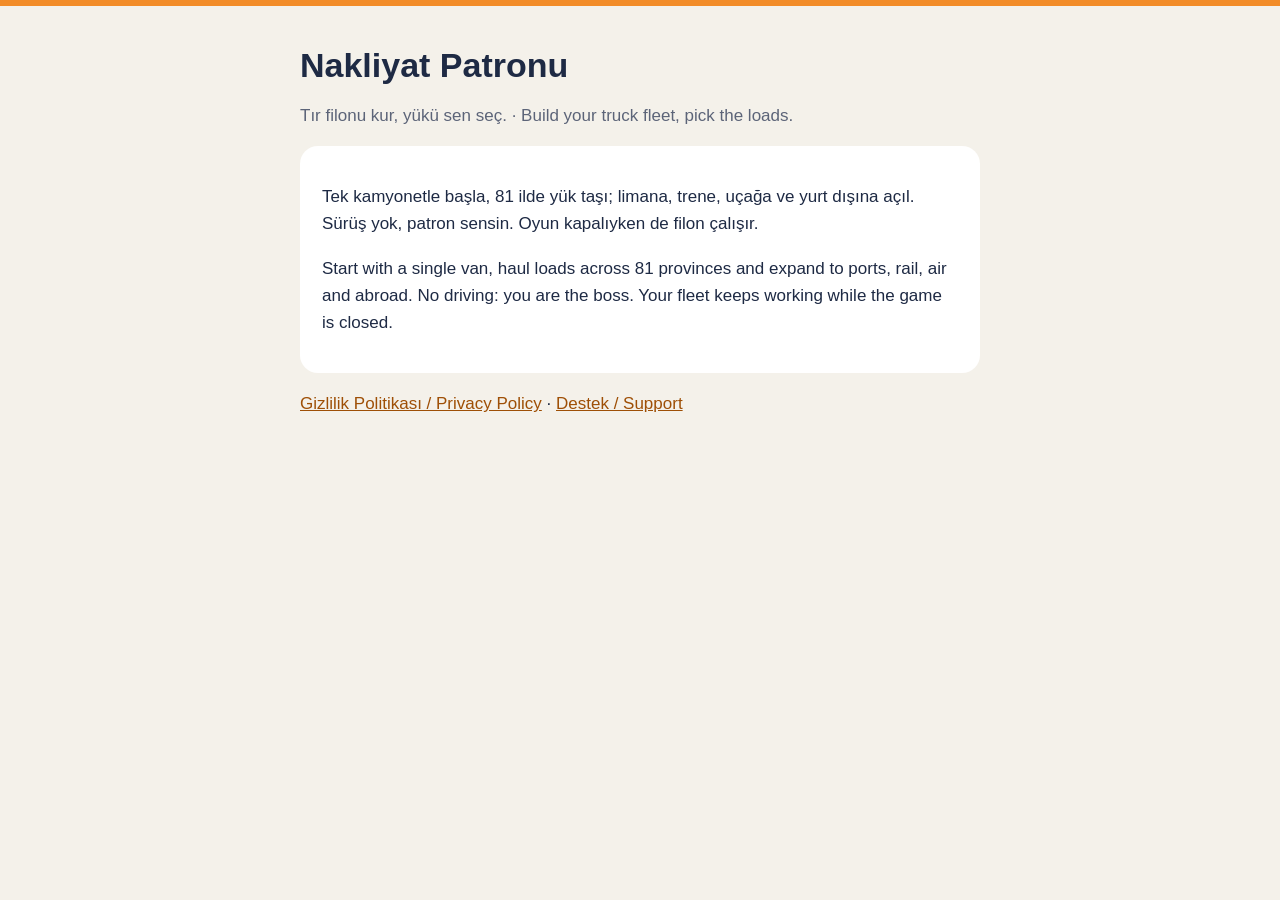
==== nakliyatpatronu/index.html @ 79a6628f "Nakliyat Patronu: gizlilik politikası, destek ve hesap silme sayfaları Co-Authored-By: Claude Opus 5" ====
<!doctype html>
<html lang="tr">
<head>
<meta charset="utf-8">
<meta name="viewport" content="width=device-width, initial-scale=1">
<title>Nakliyat Patronu</title>
<meta name="description" content="Tır filonu kur, yükü sen seç. Nakliyat Patronu: 81 ilde yük taşıdığın bir nakliyat şirketi yönetim oyunu.">
<link rel="stylesheet" href="style.css">
</head>
<body>
<main>
<h1>Nakliyat Patronu</h1>
<p class="soft">Tır filonu kur, yükü sen seç. · Build your truck fleet, pick the loads.</p>
<div class="card">
<p>Tek kamyonetle başla, 81 ilde yük taşı; limana, trene, uçağa ve yurt dışına açıl. Sürüş yok, patron sensin. Oyun kapalıyken de filon çalışır.</p>
<p>Start with a single van, haul loads across 81 provinces and expand to ports, rail, air and abroad. No driving: you are the boss. Your fleet keeps working while the game is closed.</p>
</div>
<p><a href="privacy.html">Gizlilik Politikası / Privacy Policy</a> · <a href="support.html">Destek / Support</a></p>
</main>
</body>
</html>
---- nakliyatpatronu/style.css ----
:root { --bg: #F4F1EA; --ink: #1E2A44; --soft: #5C6478; --accent: #9E4F06; --card: #FFFFFF; --stripe: #F28C28; }
@media (prefers-color-scheme: dark) { :root { --bg: #1E2A44; --ink: #F4F1EA; --soft: #A7B0C6; --accent: #F5C542; --card: #26355A; --stripe: #F5C542; } }
* { box-sizing: border-box; }
body { margin: 0; background: var(--bg); color: var(--ink); font: 17px/1.6 -apple-system, BlinkMacSystemFont, "SF Pro Rounded", "Segoe UI", sans-serif; border-top: 6px solid var(--stripe); }
main { max-width: 720px; margin: 0 auto; padding: 40px 20px 64px; }
h1 { font-size: 34px; line-height: 1.15; margin: 0 0 6px; }
h2 { font-size: 21px; margin: 32px 0 8px; }
p, li { color: var(--ink); }
li { margin: 4px 0; }
.soft { color: var(--soft); }
a { color: var(--accent); }
nav { display: flex; flex-wrap: wrap; gap: 16px; margin-bottom: 28px; font-weight: 600; }
.card { background: var(--card); border-radius: 18px; padding: 20px 22px; margin: 16px 0; }
.lang { display: inline-block; font-weight: 700; font-size: 13px; letter-spacing: .08em; text-transform: uppercase; color: var(--soft); }
hr { border: 0; border-top: 1px solid color-mix(in srgb, var(--soft) 30%, transparent); margin: 40px 0; }
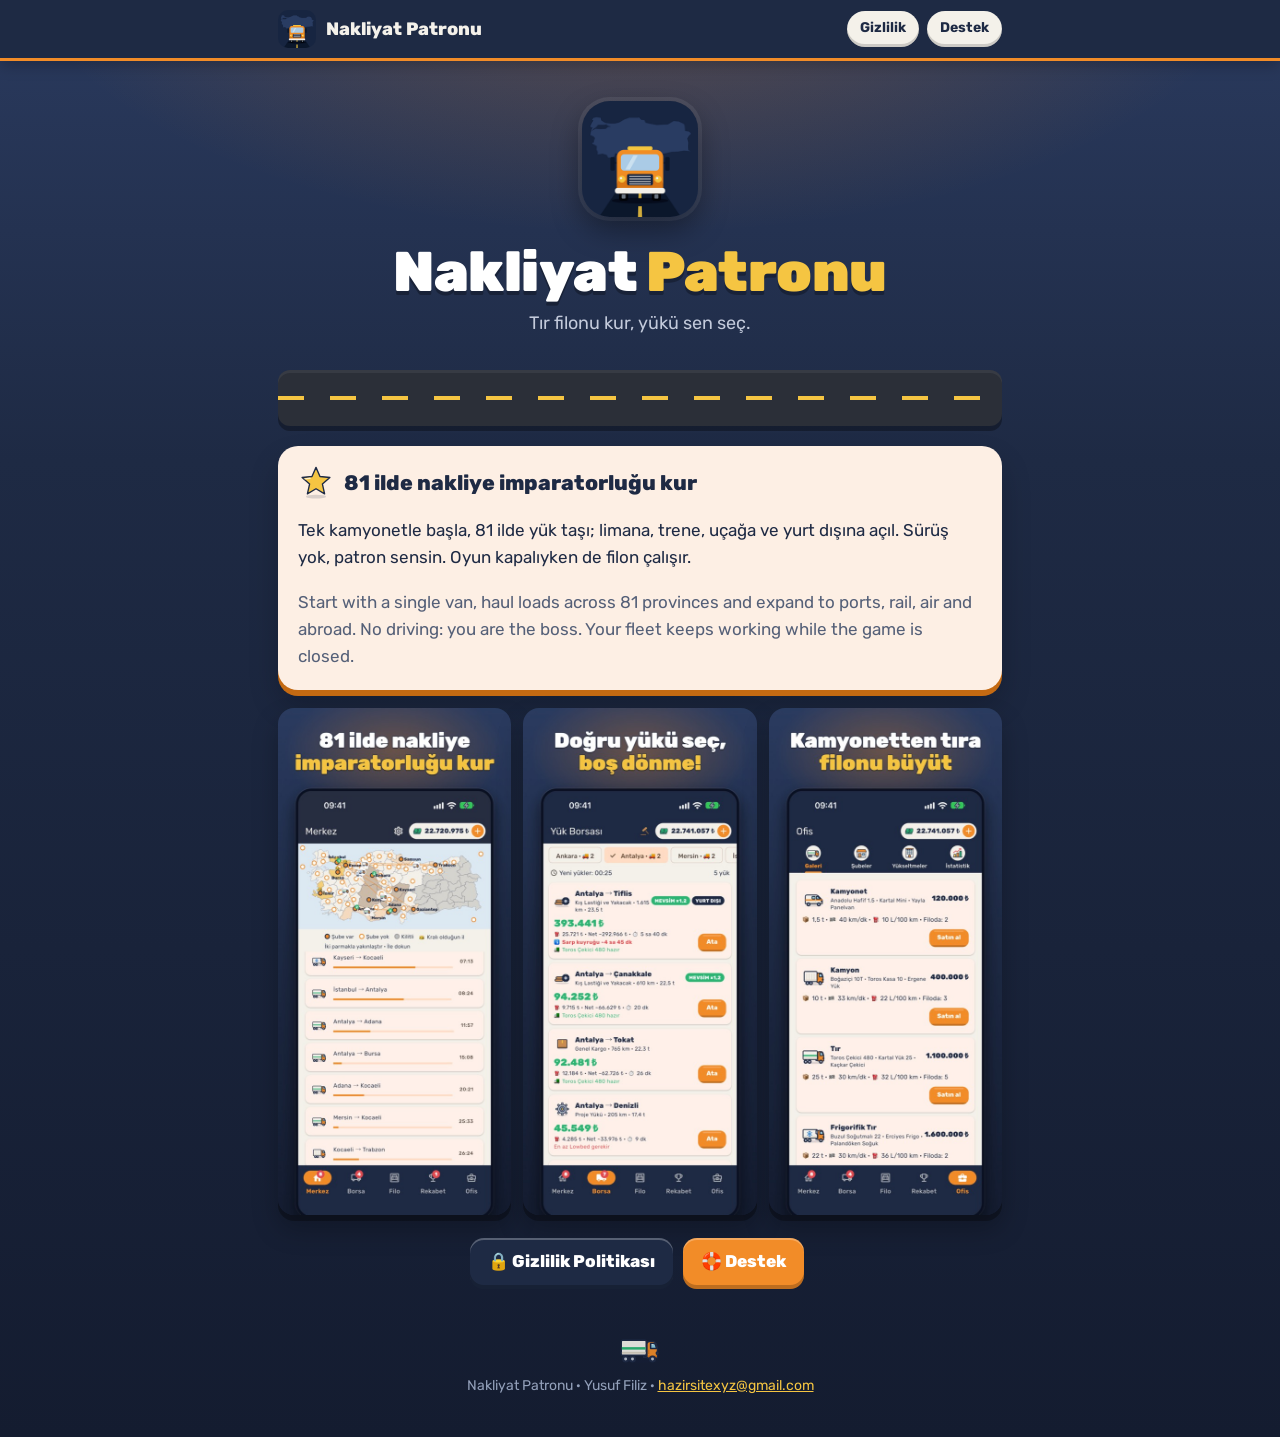
==== commit 434954a8: "Nakliyat Patronu: oyunun tasarımıyla yeni sayfalar, oyun içi hesap silme, yeni iletişim adresi Co-Au" ====
--- a/nakliyatpatronu/index.html
+++ b/nakliyatpatronu/index.html
@@ -5,17 +5,44 @@
 <meta name="viewport" content="width=device-width, initial-scale=1">
 <title>Nakliyat Patronu</title>
 <meta name="description" content="Tır filonu kur, yükü sen seç. Nakliyat Patronu: 81 ilde yük taşıdığın bir nakliyat şirketi yönetim oyunu.">
+<meta name="theme-color" content="#1E2A44">
+<link rel="icon" href="img/icon.png">
 <link rel="stylesheet" href="style.css">
 </head>
 <body>
+<header class="bar"><div class="bar-in">
+<a class="brand" href="./" aria-current="page"><img src="img/icon.png" alt=""><span>Nakliyat Patronu</span></a>
+<a class="chip" href="privacy.html">Gizlilik</a>
+<a class="chip" href="support.html">Destek</a>
+</div></header>
+
 <main>
-<h1>Nakliyat Patronu</h1>
-<p class="soft">Tır filonu kur, yükü sen seç. · Build your truck fleet, pick the loads.</p>
-<div class="card">
+<section class="hero">
+<img class="icon" src="img/icon.png" alt="Nakliyat Patronu simgesi" width="116" height="116">
+<h1>Nakliyat <em>Patronu</em></h1>
+<p class="tag">Tır filonu kur, yükü sen seç.</p>
+</section>
+
+<div class="road" aria-hidden="true"><img src="img/tir.svg" alt=""><img class="small" src="img/kamyonet.svg" alt=""></div>
+
+<div class="card hi">
+<h2><img src="img/yildiz.svg" alt="">81 ilde nakliye imparatorluğu kur</h2>
 <p>Tek kamyonetle başla, 81 ilde yük taşı; limana, trene, uçağa ve yurt dışına açıl. Sürüş yok, patron sensin. Oyun kapalıyken de filon çalışır.</p>
-<p>Start with a single van, haul loads across 81 provinces and expand to ports, rail, air and abroad. No driving: you are the boss. Your fleet keeps working while the game is closed.</p>
+<p class="soft" lang="en">Start with a single van, haul loads across 81 provinces and expand to ports, rail, air and abroad. No driving: you are the boss. Your fleet keeps working while the game is closed.</p>
 </div>
-<p><a href="privacy.html">Gizlilik Politikası / Privacy Policy</a> · <a href="support.html">Destek / Support</a></p>
+
+<div class="shots">
+<img src="img/01_merkez.jpg" alt="Merkez ekranı: Türkiye haritası ve yoldaki seferler" loading="lazy" width="506" height="1100">
+<img src="img/03_borsa.jpg" alt="Borsa ekranı: yük ilanları" loading="lazy" width="506" height="1100">
+<img src="img/04_galeri.jpg" alt="Galeri ekranı: araçlar" loading="lazy" width="506" height="1100">
+</div>
+
+<p class="center">
+<a class="btn navy" href="privacy.html">🔒 Gizlilik Politikası</a>
+<a class="btn" href="support.html">🛟 Destek</a>
+</p>
+
+<footer><img src="img/tir.svg" alt="">Nakliyat Patronu · Yusuf Filiz · <a href="mailto:hazirsitexyz@gmail.com">hazirsitexyz@gmail.com</a></footer>
 </main>
 </body>
 </html>
--- a/nakliyatpatronu/style.css
+++ b/nakliyatpatronu/style.css
@@ -1,15 +1,185 @@
-:root { --bg: #F4F1EA; --ink: #1E2A44; --soft: #5C6478; --accent: #9E4F06; --card: #FFFFFF; --stripe: #F28C28; }
-@media (prefers-color-scheme: dark) { :root { --bg: #1E2A44; --ink: #F4F1EA; --soft: #A7B0C6; --accent: #F5C542; --card: #26355A; --stripe: #F5C542; } }
+/* Nakliyat Patronu · oyunun görünüşü: lacivert zemin, mazot sarısı ve tır
+   turuncusu, kabarık (alt dudaklı) kartlar ve düğmeler, Rubik yazı tipi. */
+@font-face {
+  font-family: "Rubik";
+  src: url("fonts/Rubik.ttf") format("truetype");
+  font-weight: 300 900;
+  font-display: swap;
+}
+:root {
+  --navy: #1E2A44;
+  --navy-deep: #141C30;
+  --orange: #F28C28;
+  --orange-ink: #9E4F06;
+  --yellow: #F5C542;
+  --green: #2BB673;
+  --red: #E5484D;
+  --paper: #F4F1EA;
+  --peach: #FDEFE4;
+  --ink: #1E2A44;
+  --soft: #556078;
+  --mist: #C3CADB;
+}
 * { box-sizing: border-box; }
-body { margin: 0; background: var(--bg); color: var(--ink); font: 17px/1.6 -apple-system, BlinkMacSystemFont, "SF Pro Rounded", "Segoe UI", sans-serif; border-top: 6px solid var(--stripe); }
-main { max-width: 720px; margin: 0 auto; padding: 40px 20px 64px; }
-h1 { font-size: 34px; line-height: 1.15; margin: 0 0 6px; }
-h2 { font-size: 21px; margin: 32px 0 8px; }
-p, li { color: var(--ink); }
-li { margin: 4px 0; }
-.soft { color: var(--soft); }
-a { color: var(--accent); }
-nav { display: flex; flex-wrap: wrap; gap: 16px; margin-bottom: 28px; font-weight: 600; }
-.card { background: var(--card); border-radius: 18px; padding: 20px 22px; margin: 16px 0; }
-.lang { display: inline-block; font-weight: 700; font-size: 13px; letter-spacing: .08em; text-transform: uppercase; color: var(--soft); }
-hr { border: 0; border-top: 1px solid color-mix(in srgb, var(--soft) 30%, transparent); margin: 40px 0; }
+html { scroll-behavior: smooth; scroll-padding-top: 76px; }
+body {
+  margin: 0;
+  min-height: 100vh;
+  font: 17px/1.6 "Rubik", -apple-system, BlinkMacSystemFont, "Segoe UI", sans-serif;
+  color: var(--paper);
+  background-color: var(--navy);
+  background-image:
+    radial-gradient(900px 420px at 50% -60px, rgba(242, 140, 40, 0.28), rgba(242, 140, 40, 0) 70%),
+    linear-gradient(180deg, #2A3A5E 0, var(--navy) 460px, var(--navy-deep) 100%);
+  background-repeat: no-repeat;
+}
+main { max-width: 760px; margin: 0 auto; padding: 0 18px 40px; }
+a { color: var(--yellow); }
+a:focus-visible, .chip:focus-visible, .btn:focus-visible {
+  outline: 3px solid var(--yellow);
+  outline-offset: 3px;
+  border-radius: 10px;
+}
+
+/* Üst çubuk: oyundaki lacivert başlık çubuğu gibi. */
+.bar {
+  position: sticky; top: 0; z-index: 5;
+  background: var(--navy);
+  border-bottom: 3px solid var(--orange);
+  box-shadow: 0 4px 14px rgba(0, 0, 0, 0.25);
+}
+.bar-in {
+  max-width: 760px; margin: 0 auto; padding: 10px 18px;
+  display: flex; align-items: center; gap: 8px;
+}
+.brand {
+  display: flex; align-items: center; gap: 10px; margin-right: auto;
+  color: var(--paper); text-decoration: none; font-weight: 800; font-size: 18px;
+}
+.brand img { width: 38px; height: 38px; border-radius: 10px; }
+.chip {
+  display: inline-flex; align-items: center;
+  padding: 6px 13px 7px; border-radius: 999px;
+  background: var(--paper); color: var(--navy);
+  font-weight: 700; font-size: 14px; text-decoration: none;
+  box-shadow: inset 0 -3px 0 rgba(0, 0, 0, 0.16);
+}
+.chip.on { background: var(--orange); color: #fff; }
+@media (max-width: 520px) { .brand span { display: none; } }
+
+/* Giriş: simge, kalın başlık (mağaza görsellerindeki gibi beyaz + sarı). */
+.hero { text-align: center; padding: 40px 0 6px; }
+.hero .icon {
+  width: 116px; height: 116px; border-radius: 28px;
+  box-shadow: 0 12px 30px rgba(0, 0, 0, 0.4), 0 0 0 4px rgba(255, 255, 255, 0.08);
+}
+.hero h1 {
+  margin: 18px 0 8px;
+  font-size: clamp(36px, 8vw, 56px); line-height: 1.04; font-weight: 900;
+  letter-spacing: -0.01em; color: #fff;
+  text-shadow: 0 4px 0 rgba(0, 0, 0, 0.28);
+}
+.hero h1 em { font-style: normal; color: var(--yellow); }
+.hero .tag { margin: 0; color: var(--mist); font-size: 18px; }
+.lead { color: var(--mist); }
+.lead strong { color: #fff; }
+
+/* Yol: asfalt, kayan sarı şerit ve giden tır (uygulama simgesindeki yol). */
+.road {
+  position: relative; height: 56px; margin: 26px 0 20px;
+  background: #2B2F38; border-radius: 12px; overflow: hidden;
+  box-shadow: inset 0 3px 0 rgba(255, 255, 255, 0.06), 0 5px 0 rgba(0, 0, 0, 0.32);
+}
+.road::before {
+  content: ""; position: absolute; left: 0; right: 0; top: 50%;
+  height: 4px; margin-top: -2px;
+  background: repeating-linear-gradient(90deg, var(--yellow) 0 26px, transparent 26px 52px);
+  animation: lane 1.4s linear infinite;
+}
+.road img {
+  position: absolute; top: -2px; left: -70px; width: 60px; height: 60px;
+  animation: drive 16s linear infinite;
+}
+.road img.small { width: 44px; height: 44px; top: 7px; animation-delay: -8s; animation-duration: 21s; }
+@keyframes lane { to { background-position: -52px 0; } }
+@keyframes drive { from { left: -70px; } to { left: calc(100% + 10px); } }
+@media (prefers-reduced-motion: reduce) {
+  .road::before, .road img { animation: none; }
+  .road img { left: 14%; }
+  .road img.small { left: 62%; }
+}
+
+/* Kartlar: açık zemin, alt dudak gölgesi (oyundaki kabarık kartlar). */
+.card {
+  margin: 16px 0; padding: 18px 20px 20px;
+  background: var(--paper); color: var(--ink);
+  border-radius: 20px;
+  box-shadow: 0 6px 0 rgba(0, 0, 0, 0.3), 0 16px 30px rgba(0, 0, 0, 0.2);
+}
+.card.hi { background: var(--peach); box-shadow: 0 6px 0 #C46A12, 0 16px 30px rgba(0, 0, 0, 0.2); }
+.card.warn { box-shadow: 0 6px 0 #A62C30, 0 16px 30px rgba(0, 0, 0, 0.2); }
+.card h2, .card h3 {
+  display: flex; align-items: center; gap: 10px;
+  margin: 0 0 8px; color: var(--navy); line-height: 1.2;
+}
+.card h2 { font-size: 21px; font-weight: 800; }
+.card h3 { font-size: 18px; font-weight: 700; margin-top: 18px; }
+.card h3:first-child { margin-top: 0; }
+.card h2 img, .card h3 img { width: 36px; height: 36px; flex: none; }
+.card p, .card li { color: var(--ink); }
+.card p:last-child, .card ul:last-child, .card ol:last-child { margin-bottom: 0; }
+.card a { color: var(--orange-ink); font-weight: 600; }
+.card .soft { color: var(--soft); }
+.card ul, .card ol { padding-left: 22px; }
+.card li { margin: 6px 0; }
+.card li::marker { color: var(--orange); font-weight: 800; }
+
+.pill {
+  display: inline-block; padding: 4px 12px; border-radius: 999px;
+  background: rgba(245, 197, 66, 0.16); color: var(--yellow);
+  font-weight: 700; font-size: 14px;
+}
+.card .pill { background: rgba(30, 42, 68, 0.08); color: var(--navy); }
+.path {
+  display: inline-block; padding: 1px 8px; border-radius: 8px;
+  background: var(--navy); color: var(--paper) !important;
+  font-weight: 700; font-size: 0.92em; white-space: nowrap;
+}
+
+/* Düğmeler: turuncu, altta koyu dudak, basınca çöker. */
+.btn {
+  display: inline-block; margin: 6px 6px 0 0; padding: 10px 18px 13px;
+  border-radius: 14px; background: var(--orange); color: #fff !important;
+  font-weight: 800; text-decoration: none;
+  box-shadow: inset 0 -4px 0 rgba(0, 0, 0, 0.22), inset 0 2px 0 rgba(255, 255, 255, 0.25);
+}
+.btn:active { transform: translateY(2px); box-shadow: inset 0 -2px 0 rgba(0, 0, 0, 0.22); }
+.btn.navy { background: var(--navy); }
+.btn.red { background: var(--red); }
+
+.lang-head {
+  display: flex; flex-wrap: wrap; align-items: center; gap: 10px 14px;
+  margin: 48px 0 4px; padding-top: 28px;
+  border-top: 2px dashed rgba(245, 197, 66, 0.35);
+}
+.lang-head h2 { margin: 0; color: #fff; font-size: 30px; font-weight: 900; text-shadow: 0 3px 0 rgba(0, 0, 0, 0.25); }
+
+/* Ana sayfa: ekran görüntüleri. */
+.shots {
+  display: grid; grid-template-columns: repeat(3, 1fr); gap: 12px;
+  margin: 18px 0 6px;
+}
+.shots img {
+  width: 100%; height: auto; border-radius: 16px; display: block;
+  box-shadow: 0 6px 0 rgba(0, 0, 0, 0.3), 0 14px 26px rgba(0, 0, 0, 0.25);
+}
+@media (max-width: 520px) {
+  .shots { grid-template-columns: repeat(3, 62%); overflow-x: auto; scroll-snap-type: x mandatory; padding-bottom: 10px; }
+  .shots img { scroll-snap-align: center; }
+}
+.center { text-align: center; }
+
+footer {
+  margin-top: 40px; text-align: center; color: #93A0BA; font-size: 14px;
+}
+footer img { width: 40px; height: 40px; display: block; margin: 0 auto 6px; opacity: 0.9; }
